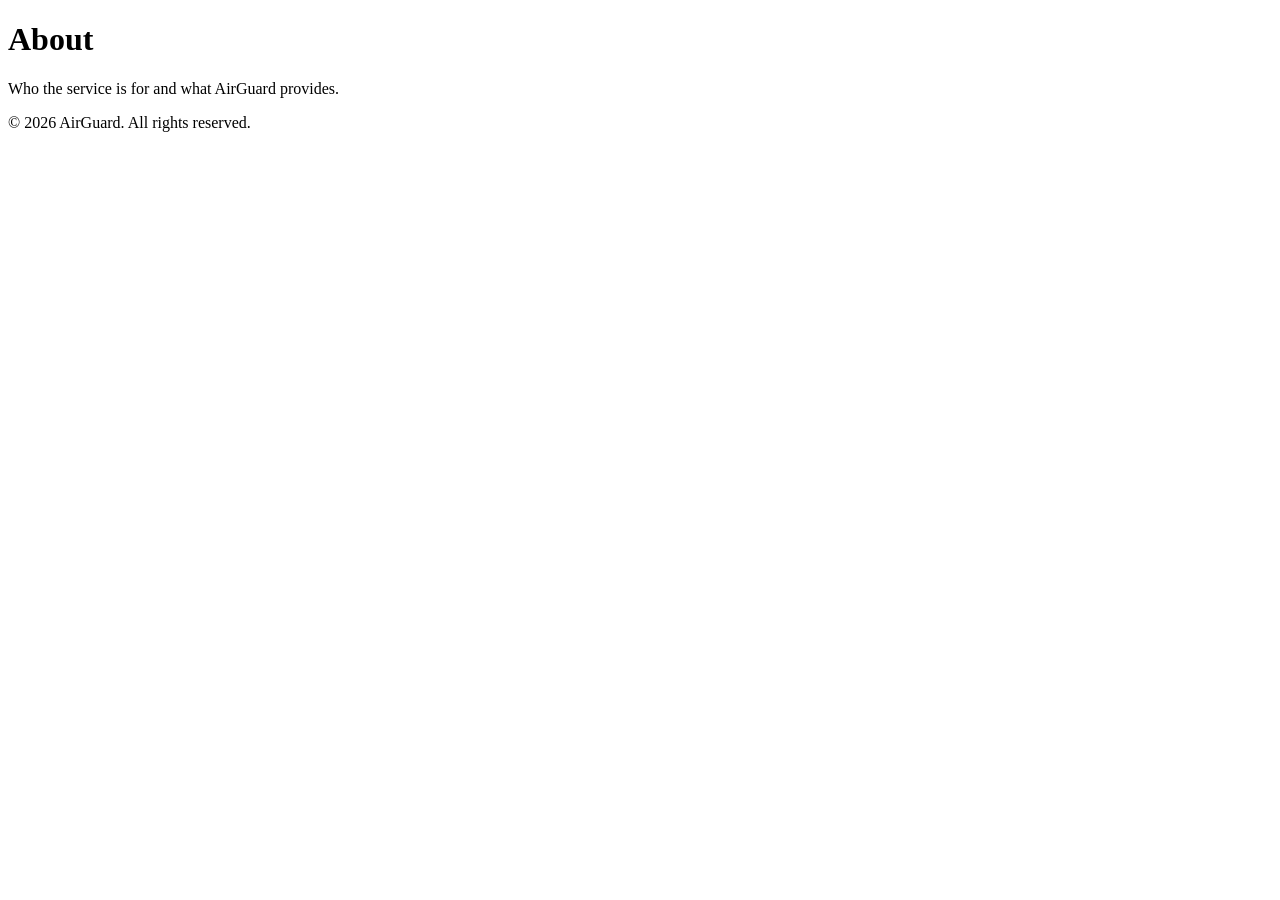
==== about.html @ 166de3c0 "Copying from our "old" repository. I will delete the other repository when I know it works." ====
<!DOCTYPE html>
<html lang="en">
<head>
    <meta charset="UTF-8">
    <meta name="viewport" content="width=device-width, initial-scale=1.0">
    <title>About - Air Guard</title>
</head>
<body>
    <h1>About</h1>
    <p>Who the service is for and what AirGuard provides.</p>
</body>
<footer>
    <p>&copy; 2026 AirGuard. All rights reserved.</p>
</html>
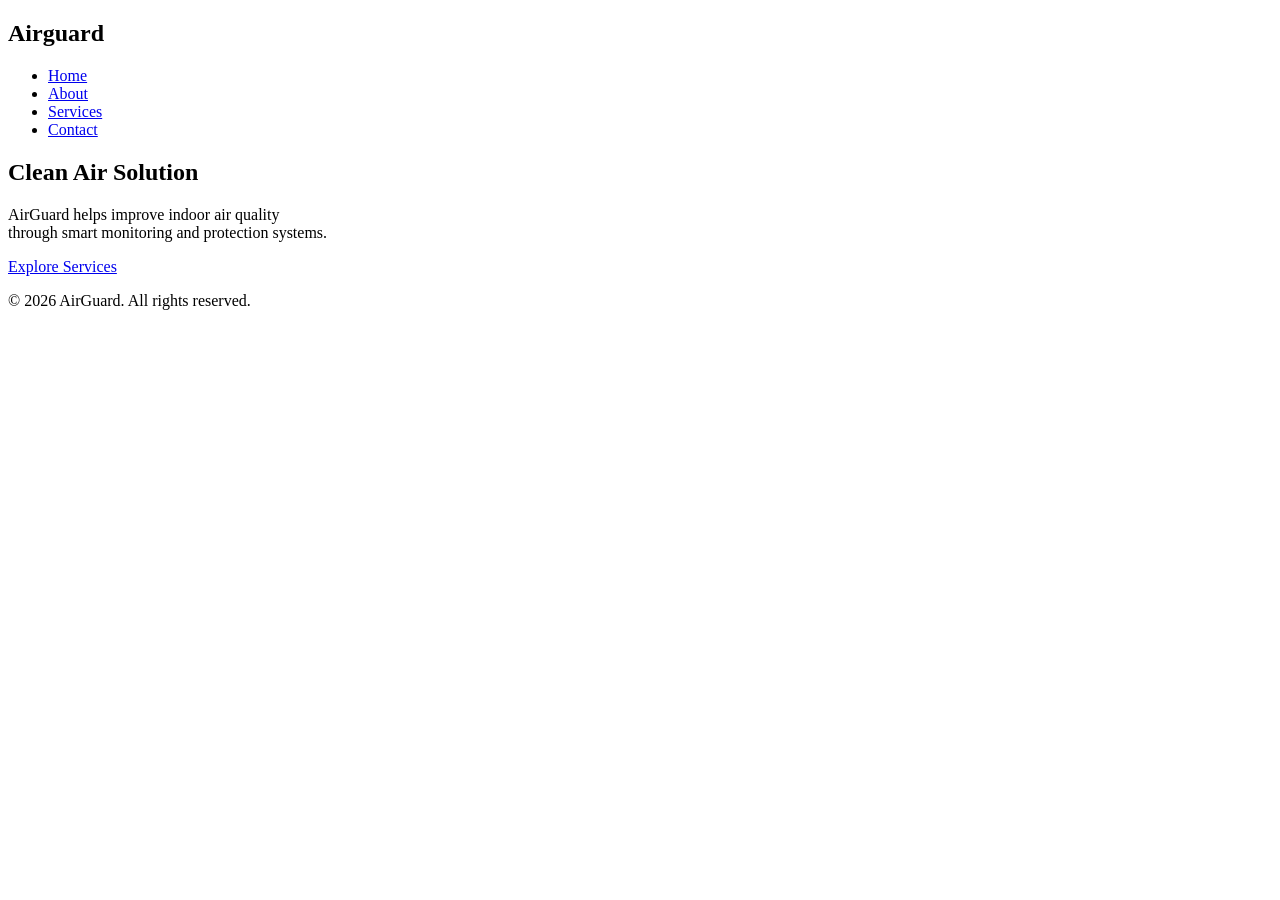
==== commit adefe44a: "LIVE" ====
--- a/about.html
+++ b/about.html
@@ -3,12 +3,49 @@
 <head>
     <meta charset="UTF-8">
     <meta name="viewport" content="width=device-width, initial-scale=1.0">
-    <title>About - Air Guard</title>
+    <title>About - AirGuard</title>
+
+    <link rel="stylesheet" href="css/style.css">
 </head>
+
 <body>
-    <h1>About</h1>
-    <p>Who the service is for and what AirGuard provides.</p>
+    <header class="header">
+        <div class="container nav">
+            <h2 class="logo">Airguard</h2>
+
+            <ul class="nav-links">
+                <li><a href="index.html">Home</a></li>
+                <li><a href="about.html">About</a></li>
+                <li><a href="services.html">Services</a></li>
+                <li><a href="contact.html">Contact</a></li>
+            </ul>
+        </div>
+    </header>
+
+    <main>
+        <section class="hero">
+            <div class="container hero-inner">
+<div class="hero-text">
+                <h1>Clean Air Solution</h1>
+
+                <p>AirGuard helps improve indoor air quality<br />
+                through smart monitoring and protection systems.<br />
+            </p>
+
+            <div class="hero-actions">
+                <a href="services.html" class="btn btn-primary">
+                    Explore Services
+                </a>
+            </div>
+
+            </div>
+        </section>
+    </main>
+    <footer class="footer">
+        <div class="container footer-inner">
+            <p>© 2026 AirGuard. All rights reserved.</p>
+        </div>
+    </footer>
+    <script scr="js/main.js"></script>
 </body>
-<footer>
-    <p>&copy; 2026 AirGuard. All rights reserved.</p>
-</html>+</html>
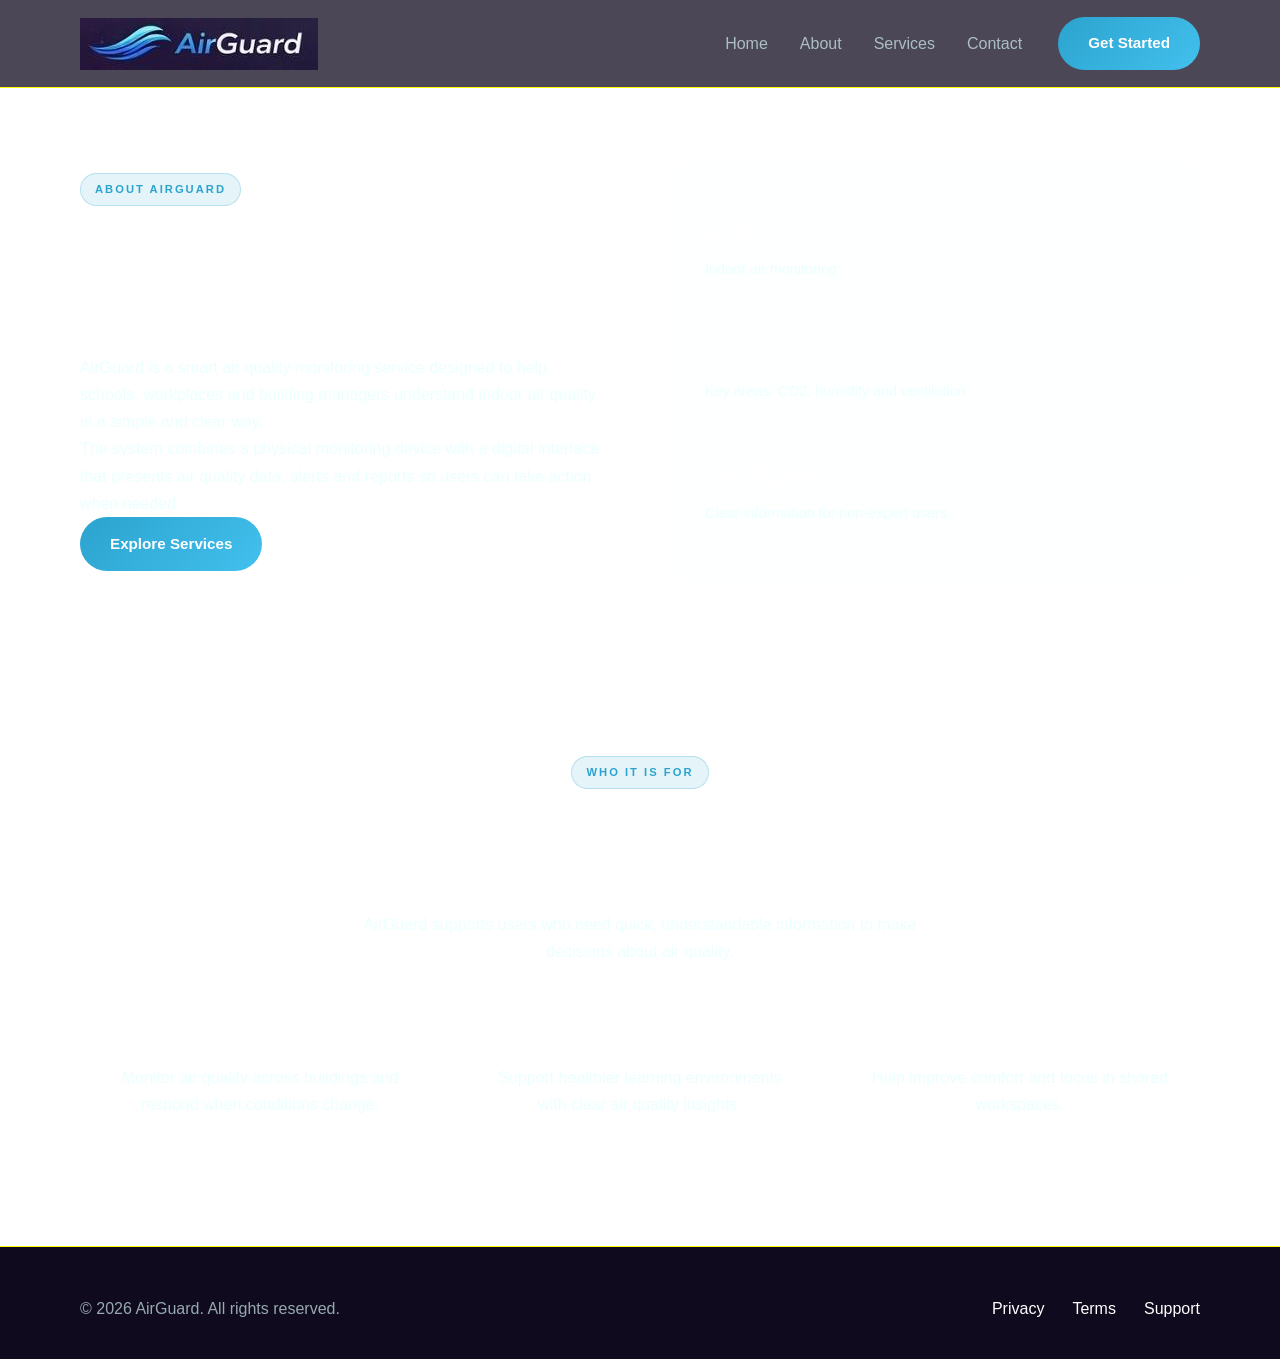
==== commit f3532225: "small changes to the about side" ====
--- a/about.html
+++ b/about.html
@@ -1,51 +1,132 @@
-<!DOCTYPE html>
+<!doctype html>
 <html lang="en">
-<head>
-    <meta charset="UTF-8">
-    <meta name="viewport" content="width=device-width, initial-scale=1.0">
+  <head>
+    <meta charset="UTF-8" />
+    <meta name="viewport" content="width=device-width, initial-scale=1.0" />
     <title>About - AirGuard</title>
+    <link rel="stylesheet" href="css/style.css" />
+  </head>
 
-    <link rel="stylesheet" href="css/style.css">
-</head>
+  <body>
+    <header class="header">
+      <nav class="nav container">
+        <a href="index.html" class="nav-logo">
+          <img src="images/logo.jpg" alt="AirGuard logo" />
+        </a>
 
-<body>
-    <header class="header">
-        <div class="container nav">
-            <h2 class="logo">Airguard</h2>
+        <ul class="nav-links">
+          <li><a href="index.html">Home</a></li>
+          <li><a href="about.html" class="active">About</a></li>
+          <li><a href="services.html">Services</a></li>
+          <li><a href="contact.html">Contact</a></li>
+        </ul>
 
-            <ul class="nav-links">
-                <li><a href="index.html">Home</a></li>
-                <li><a href="about.html">About</a></li>
-                <li><a href="services.html">Services</a></li>
-                <li><a href="contact.html">Contact</a></li>
-            </ul>
-        </div>
+        <a href="contact.html" class="btn btn-primary">Get Started</a>
+      </nav>
     </header>
 
     <main>
-        <section class="hero">
-            <div class="container hero-inner">
-<div class="hero-text">
-                <h1>Clean Air Solution</h1>
+      <section class="section about-section">
+        <div class="container about-grid">
+          <div>
+            <p class="section-label">About AirGuard</p>
 
-                <p>AirGuard helps improve indoor air quality<br />
-                through smart monitoring and protection systems.<br />
+            <h1>Clean Air, Clear Decisions</h1>
+
+            <p>
+              AirGuard is a smart air quality monitoring service designed to
+              help schools, workplaces and building managers understand indoor
+              air quality in a simple and clear way.
+            </p>
+
+            <p>
+              The system combines a physical monitoring device with a digital
+              interface that presents air quality data, alerts and reports so
+              users can take action when needed.
             </p>
 
             <div class="hero-actions">
-                <a href="services.html" class="btn btn-primary">
-                    Explore Services
-                </a>
+              <a href="services.html" class="btn btn-primary"
+                >Explore Services</a
+              >
+              <a href="contact.html" class="btn btn-outline">Request Demo</a>
+            </div>
+          </div>
+
+          <div class="about-visual">
+            <div class="about-stat">
+              <span class="about-stat-value">24/7</span>
+              <p class="about-stat-label">Indoor air monitoring</p>
             </div>
 
+            <div class="divider"></div>
+
+            <div class="about-stat">
+              <span class="about-stat-value">3</span>
+              <p class="about-stat-label">
+                Key areas: CO2, humidity and ventilation
+              </p>
             </div>
-        </section>
+
+            <div class="divider"></div>
+
+            <div class="about-stat">
+              <span class="about-stat-value">Simple</span>
+              <p class="about-stat-label">
+                Clear information for non-expert users
+              </p>
+            </div>
+          </div>
+        </div>
+      </section>
+
+      <section class="section">
+        <div class="container text-center">
+          <p class="section-label">Who It Is For</p>
+          <h2>Designed for People Responsible for Indoor Environments</h2>
+          <p class="section-subtitle">
+            AirGuard supports users who need quick, understandable information
+            to make decisions about air quality.
+          </p>
+
+          <div class="who-grid">
+            <article class="who-card">
+              <h3>Facility Managers</h3>
+              <p>
+                Monitor air quality across buildings and respond when conditions
+                change.
+              </p>
+            </article>
+
+            <article class="who-card">
+              <h3>School Administrators</h3>
+              <p>
+                Support healthier learning environments with clear air quality
+                insights.
+              </p>
+            </article>
+
+            <article class="who-card">
+              <h3>Office Managers</h3>
+              <p>Help improve comfort and focus in shared workspaces.</p>
+            </article>
+          </div>
+        </div>
+      </section>
     </main>
+
     <footer class="footer">
-        <div class="container footer-inner">
-            <p>© 2026 AirGuard. All rights reserved.</p>
-        </div>
+      <div class="container footer-inner">
+        <p>© 2026 AirGuard. All rights reserved.</p>
+
+        <nav class="footer-links">
+          <a href="#">Privacy</a>
+          <a href="#">Terms</a>
+          <a href="#">Support</a>
+        </nav>
+      </div>
     </footer>
-    <script scr="js/main.js"></script>
-</body>
+
+    <script src="js/main.js"></script>
+  </body>
 </html>
--- a/css/style.css
+++ b/css/style.css
@@ -0,0 +1,604 @@
+/*AirGuard - style.css
+
+/* Basic variable */
+:root{
+    --bg: #1c2a5e;
+    --bg-deep: #141e47;
+    --bg-nav: #0f0a1e;
+    --bg-2: #1a2650;
+
+    --bg-card: rgba(225, 255, 255, 0.04);
+    --bg-card-hover: rgba(225, 255, 255,0.07);
+
+    --teal: #2ba3ce;
+    --teal-light: #43c0ee;
+    --cyan: #004fff;
+    --grad-teal: linear-gradient(135deg, #2ba3ce, #43c0ee);
+
+    --mint:#ffffff;
+    --text-muted: rgba(225, 255, 255, 0.65);
+    --text-dim: rgba(255,255,255,0.35);
+
+    --glass-border: rgba(255, 255, 255, 0.1);
+    --border-teal: rgba(43,163, 206, 0.3);
+
+    --gradient-background: linear-gradient(
+        160deg,
+        #1c2a5e 0%,
+        #141e47 60%,
+        #0f0a1e 100%
+    );
+
+    --shadow-medium: 0 8px 32px rgba(0, 0, 0, 0.35);
+    --shadow-large: 0 20px 60px rgba(0, 0, 0, 0.45);
+
+    --radius-sm: 10px;
+    --radius: 16px;
+    --radius-lg: 24px;
+    --radius-xl: 36px;
+
+    --transition: 0.3s ease;
+
+    --header-h: 88px;
+    --section-pad: 100px;
+}
+
+/* Reset*/
+*{
+    margin: 0;
+    padding: 0;
+    box-sizing: border-box;
+}
+
+html{
+    scroll-behavior: smooth;
+}
+
+body{
+    font-family: 'Montserrat', sans-serif;
+    background-attachment: fixed;
+    color: var(--mint);
+    line-height: 1.6;
+    overflow-x: hidden;
+
+}
+
+img{
+    max-width: 100%;
+    display: block;
+}
+
+a{
+    text-decoration: none;
+    color: inherit;
+}
+
+ul{
+    list-style: none;
+}
+
+button{
+    border: none;
+    background: none;
+    cursor: pointer;
+    font: inherit;
+}
+
+/* Layout */
+.container {
+    width: 100%;
+    max-width: 1200px;
+    margin: auto;
+    padding: 0 40px;
+}
+
+.section{
+    padding: var(--section-pad) 0;
+}
+
+.text-center{
+    text-align: center;
+}
+
+.gradient-text,
+.mint{
+    color: var(--mint);
+}
+
+/* Typography*/
+h1 {
+    font-size: clamp(2.2rem, 5vw, 3.8rem);
+    line-height:1.1;
+    font-weight:800;
+}
+
+h2{
+    font-size: clamp(1.8rem, 4vw, 2.8rem);
+    line-height:1.2;
+    font-weight:1.2;
+    font-weight:700;
+}
+
+h3{
+    font-size: 1.2rem;
+    font-weight:700;
+}
+
+p{
+    color: var(--text-muted);
+    line-height: 1.7;
+}
+
+/* Labels*/
+.section-label,
+.section-eyebrow{
+    display: inline-block;
+    margin-bottom: 14px;
+    padding: 6px 14px;
+    border-radius: 50px;
+
+    font-size: 0.7rem;
+    font-weight:700;
+    letter-spacing: 0.18em;
+    text-transform: uppercase;
+
+    color: var(--teal);
+
+    background: rgba(43, 163, 206, 0.12);
+    border: 1px solid rgba(43, 163, 206, 0.25);
+}
+
+.section-subtitle{
+    max-width: 560px;
+    margin: auto;
+}
+
+/* Buttons*/
+.btn{
+    display: inline-flex;
+    align-items: center;
+    justify-content: center;
+
+    gap:8px;
+
+    padding: 14px 30px;
+    border-radius: 50px;
+    
+    font-size: 0.95rem;
+    font-weight: 600;
+
+    transition: var(--transition);
+}
+
+.btn-primary{
+    background: var(--grad-teal);
+
+    color: white;
+}
+.btn-primary:hover {
+    transform: translateY(-2px);
+}
+
+.btn-ghost,
+.btn-outline{
+    border: 1px solid var(--glass-border);
+}
+
+.btn-ghost:hover,
+.btn-outline:hover{
+    background: rgba(255, 255, 255, 0.06);
+}
+
+/* Header*/
+.header{
+    position: fixed;
+    top: 0;
+    width: 100%;
+    height: var(--header-h);
+
+    background: rgba(15, 10, 30, 0.75);
+    backdrop-filter: blur(18px);
+    border-bottom: 1px solid rgba(255, 255, 0.06);
+    z-index: 100;
+}
+
+.nav{
+    height:100%;
+
+    display: flex;
+    align-items: center;
+    gap:36px;
+}
+
+.nav-logo img {
+    height: 52px;
+}
+
+.nav-links{
+    display: flex;
+    align-items: center;
+    gap: 32px;
+
+    margin-left:auto;
+}
+
+.nav-links a {
+    position: relative;
+
+    color: var(--text-muted);
+
+    transition: var(--transition);
+}
+
+.nav-links a:hover::after,
+.nav-links a.active{
+    width: 100%;
+}
+
+.nav-toggle {
+    display: none;
+    flex-direction: column;
+    gap: 5px;
+}
+
+.nav-toggle span{
+    width: 22px;
+    height: 2px;
+    background: white;
+}
+
+main{
+    padding-top: var(--header-h);
+}
+
+/*Hero*/
+.hero{
+    min-height: calc(100vh - var(--header-h));
+
+display: flex;
+align-items: center;
+
+padding: 80px 0 100px;
+
+position: relative;
+overflow: hidden;
+}
+
+.hero-inner{
+    display: block;
+
+    font-size: clamp(2.8rem, 6vw, 4.2rem);
+    font-weight: 900;
+    color: var(--mint);
+
+}
+
+.hero-sub {
+    display: block;
+    margin-top: 10px;
+    font-size: clamp(1.3rem, 3vw, 2rem);
+}
+
+.hero-text p{
+    max-width: 430px;
+    margin: 24px 0 40px;
+}
+
+.hero-actions{
+    display: flex;
+    gap: 14px;
+    flex-wrap: wrap;
+
+}
+
+.hero-image img{
+    border-radius: var(--radius-lg);
+    box-shadow: var(--shadow-lg);
+
+}
+/* Issue section */
+.issue-grid {
+    display: grid;
+    grid-template-columns: repeat(3, 1fr);
+    gap: 28px;
+}
+
+.issue-card {
+    overflow: hidden;
+}
+
+.issue-img{
+    aspect-ratio: 4 / 3;
+    overflow: hidden;
+}
+
+.issue-img img{
+    width: 100%;
+    height: 100%;
+    object-fit: cover;
+
+    transition: var(--transition);
+}
+
+.issue-card:hover img{
+    transform: scale(1.05);
+}
+
+.issue-card-body {
+    padding: 22px 24px;
+}
+
+/* Features */
+.features-strip{
+    display: grid;
+    grid-template-columns: repeat(4,1fr);
+    gap: 20px;
+}
+
+.feature-item{
+    overflow: hidden;
+}
+
+.feature-img{
+    aspect-ratio: 3/ 2;
+}
+
+.feature-img img{
+    width: 100%;
+    height: 100%;
+    object-fit: cover;
+}
+
+.feature-label{
+    display: flex;
+    align-items: center;
+    gap: 10px;
+
+    padding: 16px 20px;
+
+    font-size: 0.8rem;
+    font-weight: 700;
+}
+
+.feature-dot{
+    width: 6px;
+    height: 6px;
+
+    border-radius: 50%;
+    background: var(--teal);
+}
+
+/* About page */
+.about-section{
+    padding: 72px 0;
+}
+
+.about-grid{
+    display: grid;
+    grid-template-columns: 1fr 1fr;
+    gap: 64px;
+    align-items: center;
+}
+
+.about-visual{
+    padding: 40px 32px;
+
+    border-radius: var(--radius-lg);
+
+    background: var(--bg-card);
+    border: 1px solid var(--glass-border);
+}
+
+.about-stat{
+    margin-bottom: 18px;
+}
+
+.about-stat-value{
+    display: block;
+    font-size: 2.2rem;
+    font-weight: 800;
+    
+    color: var(--mint);
+}
+
+.about-stat-label{
+    font-size: 0.9rem;
+}
+
+.divider{
+    height: 1px;
+    background: var(--glass-border);
+    margin: 20px 0;
+
+}
+
+.who-grid{
+    display: grid;
+    grid-template-columns: repeat(auto-fit, minmax(220px, 1fr));
+    gap:20px;
+
+    margin-top: 40px;
+}
+
+.who-card{
+    padding: 28px 24px;
+}
+
+.issue-icon {
+    width: 48px;
+    height: 48px;
+
+    display: flex;
+    align-items: center;
+    justify-content: center;
+
+    border-radius: 12px;
+    margin-bottom: 16px;
+    background: rgba(43, 163, 206, 0.12);
+
+}
+
+/* contact*/
+.contact-layout{
+    display: grid;
+    grid-template-columns: 1fr 1.5fr;
+    gap: 64px;
+
+    padding-bottom: 96px;
+}
+
+.contact-form-card {
+    padding: 44px 40px;
+
+}
+.form-row{
+    display: flex;
+    flex-direction: column;
+
+    gap: 8px;
+    margin-bottom: 20px;
+
+}
+
+.form-group label{
+    font-size: 0.82rem;
+    font-weight: 600;
+}
+
+.form-group input,
+.form-group select,
+.form-group textarea{
+    padding: 13px 16px;
+
+    border-radius: var(--radius-sm);
+    border:1px solid var(--glass-border);
+
+    background: rgba(255, 255, 255, 0.05);
+
+    color: white;
+    font: inherit;
+}
+
+.form-submit{
+    width: 100%;
+}
+
+/* CTA*/
+.cta-actions{
+    display: flex;
+    justify-content: center;
+    gap: 16px;
+
+    flex-wrap: wrap;
+}
+
+.cta-box{
+    padding: 72px 48px;
+
+    border-radius: var(--radius-xl);
+
+    background: rgba(43, 163, 206, 0.08);
+
+    border:1px solid rgba(43, 163, 206, 0.2);
+
+}
+
+/* Footer*/
+.footer{
+    background: var(--bg-nav);
+
+    padding: 48px 0 36px;
+
+    border-top: 1px solid rgba(255, 255, 0.06);
+
+}
+
+.footer-inner{
+    display: flex;
+    align-items: center;
+    justify-content: space-between;
+
+    flex-wrap: wrap;
+
+    gap: 20px;
+
+}
+
+.footer-logo img{
+    height: 44px;
+
+}
+.footer-links{
+    display: flex;
+    gap: 28px;
+
+}
+.footer-links a{
+    color: var(--mint);
+}
+
+/*Amimation*/
+.fade-up{
+    opacity: 0;
+    transform: translateY(28px);
+
+    transition:
+    opacity 0.6s ease,
+    transform 0.6s ease;
+}
+
+.fade-up.visible{
+    opacity: 1;
+    transform: translateY(0);
+}
+
+/* Responsive*/
+@media (max-width: 900px){
+    .hero-inner,
+    .about-grid,
+    .contact-layout{
+        grid-template-columns: 1fr;
+    }
+    .issue-grid{
+        grid-template-columns: repeat(2, 1fr);
+    }
+
+    .features-strip{
+        grid-template-columns: repeat(2, 1fr);
+    }
+}
+
+@media (max-width: 700px) {
+    .container{
+        padding: 0 20px;
+    }
+    .nav-links,
+    .nav-cta{
+        display: none;
+    }
+    .nav-toggle{
+        display: flex;
+    }
+    .issue-grid,
+    .features-strip,
+    .form-row{
+        grid-template-columns: 1fr;
+    }
+    .hero-actions,
+    .cta-actions {
+        flex-direction: column;
+        align-items: center;
+    }
+    .footer-inner{
+        flex-direction: column;
+        text-align: center;
+
+    }
+    .contact-form-card {
+        padding: 28px 22px;
+    }
+    .cta-box{
+        padding: 48px 24px;
+    }
+
+    }
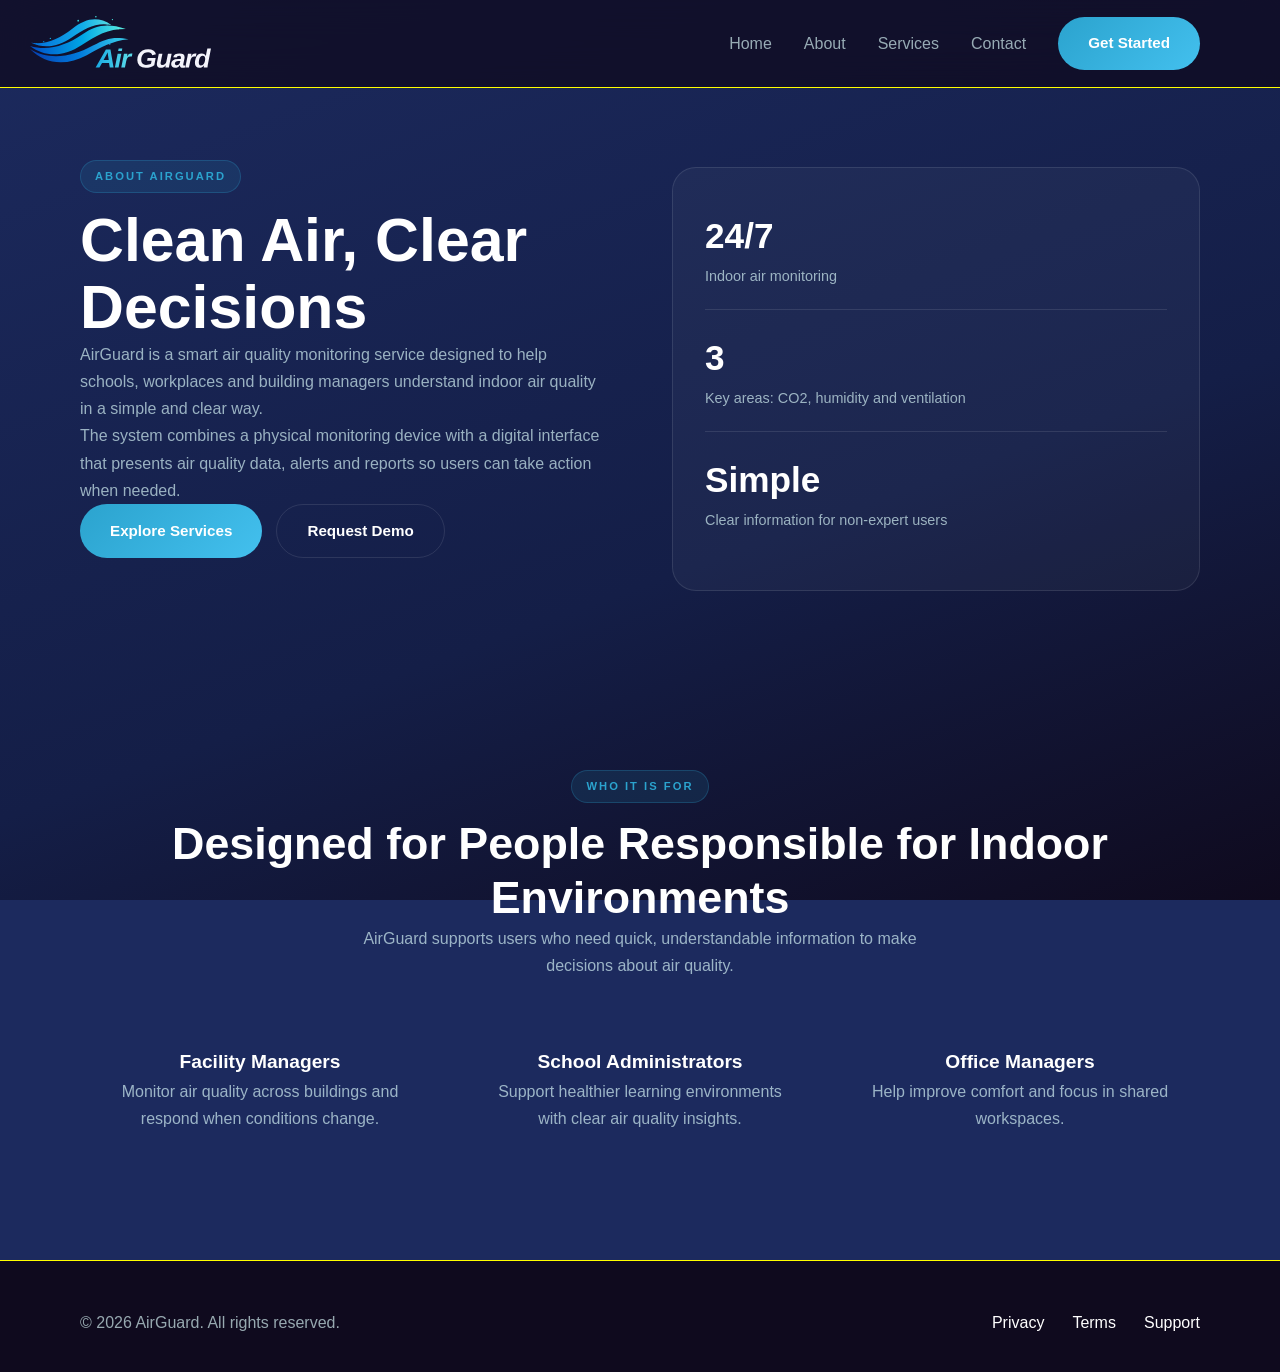
==== commit f22fab42: "Added vector logo and adjusted navigation bar styling for better alignment and spacing of logo. More" ====
--- a/about.html
+++ b/about.html
@@ -11,7 +11,7 @@
     <header class="header">
       <nav class="nav container">
         <a href="index.html" class="nav-logo">
-          <img src="images/logo.jpg" alt="AirGuard logo" />
+          <img src="images/vector-logo.svg" alt="AirGuard logo" />
         </a>
 
         <ul class="nav-links">
--- a/css/style.css
+++ b/css/style.css
@@ -1,604 +1,1062 @@
 /*AirGuard - style.css
 
 /* Basic variable */
-:root{
-    --bg: #1c2a5e;
-    --bg-deep: #141e47;
-    --bg-nav: #0f0a1e;
-    --bg-2: #1a2650;
-
-    --bg-card: rgba(225, 255, 255, 0.04);
-    --bg-card-hover: rgba(225, 255, 255,0.07);
-
-    --teal: #2ba3ce;
-    --teal-light: #43c0ee;
-    --cyan: #004fff;
-    --grad-teal: linear-gradient(135deg, #2ba3ce, #43c0ee);
-
-    --mint:#ffffff;
-    --text-muted: rgba(225, 255, 255, 0.65);
-    --text-dim: rgba(255,255,255,0.35);
-
-    --glass-border: rgba(255, 255, 255, 0.1);
-    --border-teal: rgba(43,163, 206, 0.3);
-
-    --gradient-background: linear-gradient(
-        160deg,
-        #1c2a5e 0%,
-        #141e47 60%,
-        #0f0a1e 100%
-    );
-
-    --shadow-medium: 0 8px 32px rgba(0, 0, 0, 0.35);
-    --shadow-large: 0 20px 60px rgba(0, 0, 0, 0.45);
-
-    --radius-sm: 10px;
-    --radius: 16px;
-    --radius-lg: 24px;
-    --radius-xl: 36px;
-
-    --transition: 0.3s ease;
-
-    --header-h: 88px;
-    --section-pad: 100px;
+:root {
+  --bg: #1c2a5e;
+  --bg-deep: #141e47;
+  --bg-nav: #0f0a1e;
+  --bg-2: #1a2650;
+
+  --bg-card: rgba(225, 255, 255, 0.04);
+  --bg-card-hover: rgba(225, 255, 255, 0.07);
+
+  --teal: #2ba3ce;
+  --teal-light: #43c0ee;
+  --cyan: #004fff;
+  --grad-teal: linear-gradient(135deg, #2ba3ce, #43c0ee);
+
+  --mint: #ffffff;
+  --text-muted: rgba(225, 255, 255, 0.65);
+  --text-dim: rgba(255, 255, 255, 0.35);
+
+  --glass-border: rgba(255, 255, 255, 0.1);
+  --border-teal: rgba(43, 163, 206, 0.3);
+
+  --gradient-background: linear-gradient(
+    160deg,
+    #1c2a5e 0%,
+    #141e47 60%,
+    #0f0a1e 100%
+  );
+
+  --shadow-medium: 0 8px 32px rgba(0, 0, 0, 0.35);
+  --shadow-large: 0 20px 60px rgba(0, 0, 0, 0.45);
+
+  --radius-sm: 10px;
+  --radius: 16px;
+  --radius-lg: 24px;
+  --radius-xl: 36px;
+
+  --transition: 0.3s ease;
+
+  --header-h: 88px;
+  --section-pad: 100px;
 }
 
 /* Reset*/
-*{
-    margin: 0;
-    padding: 0;
-    box-sizing: border-box;
-}
-
-html{
-    scroll-behavior: smooth;
-}
-
-body{
-    font-family: 'Montserrat', sans-serif;
-    background-attachment: fixed;
-    color: var(--mint);
-    line-height: 1.6;
-    overflow-x: hidden;
-
-}
-
-img{
-    max-width: 100%;
-    display: block;
-}
-
-a{
-    text-decoration: none;
-    color: inherit;
-}
-
-ul{
-    list-style: none;
-}
-
-button{
-    border: none;
-    background: none;
-    cursor: pointer;
-    font: inherit;
+* {
+  margin: 0;
+  padding: 0;
+  box-sizing: border-box;
+}
+
+html {
+  scroll-behavior: smooth;
+}
+
+body {
+  font-family: "Montserrat", sans-serif;
+  background-color: var(--bg);
+  background-image: var(--gradient-background);
+
+  background-attachment: fixed;
+  color: var(--mint);
+  line-height: 1.6;
+  overflow-x: hidden;
+}
+
+img {
+  max-width: 100%;
+  display: block;
+}
+
+a {
+  text-decoration: none;
+  color: inherit;
+}
+
+ul {
+  list-style: none;
+}
+
+button {
+  border: none;
+  background: none;
+  cursor: pointer;
+  font: inherit;
 }
 
 /* Layout */
 .container {
-    width: 100%;
-    max-width: 1200px;
-    margin: auto;
-    padding: 0 40px;
-}
-
-.section{
-    padding: var(--section-pad) 0;
-}
-
-.text-center{
-    text-align: center;
+  width: 100%;
+  max-width: 1200px;
+  margin: auto;
+  padding: 0 40px;
+}
+
+.section {
+  padding: var(--section-pad) 0;
+}
+
+.text-center {
+  text-align: center;
 }
 
 .gradient-text,
-.mint{
-    color: var(--mint);
+.mint {
+  color: var(--mint);
 }
 
 /* Typography*/
 h1 {
-    font-size: clamp(2.2rem, 5vw, 3.8rem);
-    line-height:1.1;
-    font-weight:800;
-}
-
-h2{
-    font-size: clamp(1.8rem, 4vw, 2.8rem);
-    line-height:1.2;
-    font-weight:1.2;
-    font-weight:700;
-}
-
-h3{
-    font-size: 1.2rem;
-    font-weight:700;
-}
-
-p{
-    color: var(--text-muted);
-    line-height: 1.7;
+  font-size: clamp(2.2rem, 5vw, 3.8rem);
+  line-height: 1.1;
+  font-weight: 800;
+}
+
+h2 {
+  font-size: clamp(1.8rem, 4vw, 2.8rem);
+  line-height: 1.2;
+  font-weight: 700;
+}
+
+h3 {
+  font-size: 1.2rem;
+  font-weight: 700;
+}
+
+p {
+  color: var(--text-muted);
+  line-height: 1.7;
 }
 
 /* Labels*/
 .section-label,
-.section-eyebrow{
-    display: inline-block;
-    margin-bottom: 14px;
-    padding: 6px 14px;
-    border-radius: 50px;
-
-    font-size: 0.7rem;
-    font-weight:700;
-    letter-spacing: 0.18em;
-    text-transform: uppercase;
-
-    color: var(--teal);
-
-    background: rgba(43, 163, 206, 0.12);
-    border: 1px solid rgba(43, 163, 206, 0.25);
-}
-
-.section-subtitle{
-    max-width: 560px;
-    margin: auto;
+.section-eyebrow {
+  display: inline-block;
+  margin-bottom: 14px;
+  padding: 6px 14px;
+  border-radius: 50px;
+
+  font-size: 0.7rem;
+  font-weight: 700;
+  letter-spacing: 0.18em;
+  text-transform: uppercase;
+
+  color: var(--teal);
+
+  background: rgba(43, 163, 206, 0.12);
+  border: 1px solid rgba(43, 163, 206, 0.25);
+}
+
+.section-subtitle {
+  max-width: 560px;
+  margin: auto;
 }
 
 /* Buttons*/
-.btn{
-    display: inline-flex;
-    align-items: center;
-    justify-content: center;
-
-    gap:8px;
-
-    padding: 14px 30px;
-    border-radius: 50px;
-    
-    font-size: 0.95rem;
-    font-weight: 600;
-
-    transition: var(--transition);
-}
-
-.btn-primary{
-    background: var(--grad-teal);
-
-    color: white;
+.btn {
+  display: inline-flex;
+  align-items: center;
+  justify-content: center;
+
+  gap: 8px;
+
+  padding: 14px 30px;
+  border-radius: 50px;
+
+  font-size: 0.95rem;
+  font-weight: 600;
+
+  transition: var(--transition);
+}
+
+.btn-primary {
+  background: var(--grad-teal);
+
+  color: white;
 }
 .btn-primary:hover {
-    transform: translateY(-2px);
+  transform: translateY(-2px);
 }
 
 .btn-ghost,
-.btn-outline{
-    border: 1px solid var(--glass-border);
+.btn-outline {
+  border: 1px solid var(--glass-border);
 }
 
 .btn-ghost:hover,
-.btn-outline:hover{
-    background: rgba(255, 255, 255, 0.06);
+.btn-outline:hover {
+  background: rgba(255, 255, 255, 0.06);
 }
 
 /* Header*/
-.header{
-    position: fixed;
-    top: 0;
-    width: 100%;
-    height: var(--header-h);
-
-    background: rgba(15, 10, 30, 0.75);
-    backdrop-filter: blur(18px);
-    border-bottom: 1px solid rgba(255, 255, 0.06);
-    z-index: 100;
-}
-
-.nav{
-    height:100%;
-
-    display: flex;
-    align-items: center;
-    gap:36px;
-}
-
+.header {
+  position: fixed;
+  top: 0;
+  width: 100%;
+  height: var(--header-h);
+
+  background: rgba(15, 10, 30, 0.75);
+  backdrop-filter: blur(18px);
+  border-bottom: 1px solid rgba(255, 255, 0.06);
+  z-index: 100;
+}
+
+.nav {
+  height: 100%;
+  
+  display: flex;
+  align-items: center;
+  gap: 32px;
+}
+
+/* Logo in nav*/
 .nav-logo img {
-    height: 52px;
-}
-
-.nav-links{
-    display: flex;
-    align-items: center;
-    gap: 32px;
-
-    margin-left:auto;
+  max-width: 200px;
+  height: auto;
+  display: block;
+  margin-left: -50px;
+ 
+}
+
+.nav-links {
+  display: flex;
+  align-items: center;
+  gap: 32px;
+
+  margin-left: auto;
 }
 
 .nav-links a {
-    position: relative;
-
-    color: var(--text-muted);
-
-    transition: var(--transition);
+  position: relative;
+
+  color: var(--text-muted);
+
+  transition: var(--transition);
 }
 
 .nav-links a:hover::after,
-.nav-links a.active{
-    width: 100%;
+.nav-links a.active {
+  width: 100%;
 }
 
 .nav-toggle {
-    display: none;
-    flex-direction: column;
-    gap: 5px;
-}
-
-.nav-toggle span{
-    width: 22px;
-    height: 2px;
-    background: white;
-}
-
-main{
-    padding-top: var(--header-h);
+  display: none;
+  flex-direction: column;
+  gap: 5px;
+}
+
+.nav-toggle span {
+  width: 22px;
+  height: 2px;
+  background: white;
+}
+
+main {
+  padding-top: var(--header-h);
 }
 
 /*Hero*/
-.hero{
-    min-height: calc(100vh - var(--header-h));
-
-display: flex;
-align-items: center;
-
-padding: 80px 0 100px;
-
-position: relative;
-overflow: hidden;
-}
-
-.hero-inner{
-    display: block;
-
-    font-size: clamp(2.8rem, 6vw, 4.2rem);
-    font-weight: 900;
-    color: var(--mint);
-
-}
-
-.hero-sub {
-    display: block;
-    margin-top: 10px;
-    font-size: clamp(1.3rem, 3vw, 2rem);
-}
-
-.hero-text p{
-    max-width: 430px;
-    margin: 24px 0 40px;
-}
-
-.hero-actions{
-    display: flex;
-    gap: 14px;
-    flex-wrap: wrap;
-
-}
-
-.hero-image img{
-    border-radius: var(--radius-lg);
-    box-shadow: var(--shadow-lg);
-
+.hero {
+  min-height: calc(100vh - var(--header-h));
+
+  display: flex;
+  align-items: center;
+
+  padding: 80px 0 100px;
+
+  position: relative;
+  overflow: hidden;
+}
+
+.hero-actions {
+  display: flex;
+  gap: 14px;
+  flex-wrap: wrap;
+}
+
+.hero-image img {
+  border-radius: var(--radius-lg);
+  box-shadow: var(--shadow-lg);
 }
 /* Issue section */
 .issue-grid {
-    display: grid;
-    grid-template-columns: repeat(3, 1fr);
-    gap: 28px;
-}
-
+  display: grid;
+  grid-template-columns: repeat(3, 1fr);
+  gap: 28px;
+}
 .issue-card {
-    overflow: hidden;
-}
-
-.issue-img{
-    aspect-ratio: 4 / 3;
-    overflow: hidden;
-}
-
-.issue-img img{
-    width: 100%;
-    height: 100%;
-    object-fit: cover;
-
-    transition: var(--transition);
-}
-
-.issue-card:hover img{
-    transform: scale(1.05);
+  background: var(--bg-card);
+  border: 1px solid var(--glass-border);
+  border-radius: var(--radius-lg);
+  overflow: hidden;
+  transition: var(--transition);
+}
+.issue-img {
+  height: 200px;
+  overflow: hidden;
+}
+
+.issue-img img {
+  width: 100%;
+  height: 100%;
+  object-fit: cover;
+
+  transition: var(--transition);
+}
+
+.issue-card:hover img {
+  transform: scale(1.05);
 }
 
 .issue-card-body {
-    padding: 22px 24px;
+  padding: 22px 24px;
 }
 
 /* Features */
-.features-strip{
-    display: grid;
-    grid-template-columns: repeat(4,1fr);
-    gap: 20px;
-}
-
-.feature-item{
-    overflow: hidden;
-}
-
-.feature-img{
-    aspect-ratio: 3/ 2;
-}
-
-.feature-img img{
-    width: 100%;
-    height: 100%;
-    object-fit: cover;
-}
-
-.feature-label{
-    display: flex;
-    align-items: center;
-    gap: 10px;
-
-    padding: 16px 20px;
-
-    font-size: 0.8rem;
-    font-weight: 700;
-}
-
-.feature-dot{
-    width: 6px;
-    height: 6px;
-
-    border-radius: 50%;
-    background: var(--teal);
+.features-strip {
+  display: grid;
+  grid-template-columns: repeat(4, 1fr);
+  gap: 20px;
+}
+
+.feature-item {
+  overflow: hidden;
+}
+
+.feature-img {
+  aspect-ratio: 3/ 2;
+}
+
+.feature-img img {
+  width: 100%;
+  height: 100%;
+  object-fit: cover;
+}
+
+.feature-label {
+  display: flex;
+  align-items: center;
+  gap: 10px;
+
+  padding: 16px 20px;
+
+  font-size: 0.8rem;
+  font-weight: 700;
+}
+
+.feature-dot {
+  width: 6px;
+  height: 6px;
+
+  border-radius: 50%;
+  background: var(--teal);
 }
 
 /* About page */
-.about-section{
-    padding: 72px 0;
-}
-
-.about-grid{
-    display: grid;
-    grid-template-columns: 1fr 1fr;
-    gap: 64px;
-    align-items: center;
-}
-
-.about-visual{
-    padding: 40px 32px;
-
-    border-radius: var(--radius-lg);
-
-    background: var(--bg-card);
-    border: 1px solid var(--glass-border);
-}
-
-.about-stat{
-    margin-bottom: 18px;
-}
-
-.about-stat-value{
-    display: block;
-    font-size: 2.2rem;
-    font-weight: 800;
-    
-    color: var(--mint);
-}
-
-.about-stat-label{
-    font-size: 0.9rem;
-}
-
-.divider{
-    height: 1px;
-    background: var(--glass-border);
-    margin: 20px 0;
-
-}
-
-.who-grid{
-    display: grid;
-    grid-template-columns: repeat(auto-fit, minmax(220px, 1fr));
-    gap:20px;
-
-    margin-top: 40px;
-}
-
-.who-card{
-    padding: 28px 24px;
+.about-section {
+  padding: 72px 0;
+}
+
+.about-grid {
+  display: grid;
+  grid-template-columns: 1fr 1fr;
+  gap: 64px;
+  align-items: center;
+}
+
+.about-visual {
+  padding: 40px 32px;
+
+  border-radius: var(--radius-lg);
+
+  background: var(--bg-card);
+  border: 1px solid var(--glass-border);
+}
+
+.about-stat {
+  margin-bottom: 18px;
+}
+
+.about-stat-value {
+  display: block;
+  font-size: 2.2rem;
+  font-weight: 800;
+
+  color: var(--mint);
+}
+
+.about-stat-label {
+  font-size: 0.9rem;
+}
+
+.divider {
+  height: 1px;
+  background: var(--glass-border);
+  margin: 20px 0;
+}
+
+.who-grid {
+  display: grid;
+  grid-template-columns: repeat(auto-fit, minmax(220px, 1fr));
+  gap: 20px;
+
+  margin-top: 40px;
+}
+
+.who-card {
+  padding: 28px 24px;
 }
 
 .issue-icon {
-    width: 48px;
-    height: 48px;
-
-    display: flex;
-    align-items: center;
-    justify-content: center;
-
-    border-radius: 12px;
-    margin-bottom: 16px;
-    background: rgba(43, 163, 206, 0.12);
-
+  width: 48px;
+  height: 48px;
+
+  display: flex;
+  align-items: center;
+  justify-content: center;
+
+  border-radius: 12px;
+  margin-bottom: 16px;
+  background: rgba(43, 163, 206, 0.12);
 }
 
 /* contact*/
-.contact-layout{
-    display: grid;
-    grid-template-columns: 1fr 1.5fr;
-    gap: 64px;
-
-    padding-bottom: 96px;
+.contact-layout {
+  display: grid;
+  grid-template-columns: 1fr 1.5fr;
+  gap: 64px;
+
+  padding-bottom: 96px;
 }
 
 .contact-form-card {
-    padding: 44px 40px;
-
-}
-.form-row{
-    display: flex;
-    flex-direction: column;
-
-    gap: 8px;
-    margin-bottom: 20px;
-
-}
-
-.form-group label{
-    font-size: 0.82rem;
-    font-weight: 600;
+  padding: 44px 40px;
+}
+.form-row {
+  display: flex;
+  flex-direction: column;
+
+  gap: 8px;
+  margin-bottom: 20px;
+}
+
+.form-group label {
+  font-size: 0.82rem;
+  font-weight: 600;
 }
 
 .form-group input,
 .form-group select,
-.form-group textarea{
-    padding: 13px 16px;
-
-    border-radius: var(--radius-sm);
-    border:1px solid var(--glass-border);
-
-    background: rgba(255, 255, 255, 0.05);
-
-    color: white;
-    font: inherit;
-}
-
-.form-submit{
-    width: 100%;
+.form-group textarea {
+  padding: 13px 16px;
+
+  border-radius: var(--radius-sm);
+  border: 1px solid var(--glass-border);
+
+  background: rgba(255, 255, 255, 0.05);
+
+  color: white;
+  font: inherit;
+}
+
+.form-submit {
+  width: 100%;
 }
 
 /* CTA*/
-.cta-actions{
-    display: flex;
-    justify-content: center;
-    gap: 16px;
-
-    flex-wrap: wrap;
-}
-
-.cta-box{
-    padding: 72px 48px;
-
-    border-radius: var(--radius-xl);
-
-    background: rgba(43, 163, 206, 0.08);
-
-    border:1px solid rgba(43, 163, 206, 0.2);
-
+.cta-actions {
+  display: flex;
+  justify-content: center;
+  gap: 16px;
+
+  flex-wrap: wrap;
+}
+
+.cta-box {
+  padding: 72px 48px;
+
+  border-radius: var(--radius-xl);
+
+  background: rgba(43, 163, 206, 0.08);
+
+  border: 1px solid rgba(43, 163, 206, 0.2);
 }
 
 /* Footer*/
-.footer{
-    background: var(--bg-nav);
-
-    padding: 48px 0 36px;
-
-    border-top: 1px solid rgba(255, 255, 0.06);
-
-}
-
-.footer-inner{
-    display: flex;
-    align-items: center;
-    justify-content: space-between;
-
-    flex-wrap: wrap;
-
-    gap: 20px;
-
-}
-
-.footer-logo img{
-    height: 44px;
-
-}
-.footer-links{
-    display: flex;
-    gap: 28px;
-
-}
-.footer-links a{
-    color: var(--mint);
+.footer {
+  background: var(--bg-nav);
+
+  padding: 48px 0 36px;
+
+  border-top: 1px solid rgba(255, 255, 0.06);
+}
+
+.footer-inner {
+  display: flex;
+  align-items: center;
+  justify-content: space-between;
+
+  flex-wrap: wrap;
+
+  gap: 20px;
+}
+
+.footer-logo img {
+  height: 44px;
+}
+.footer-links {
+  display: flex;
+  gap: 28px;
+}
+.footer-links a {
+  color: var(--mint);
 }
 
 /*Amimation*/
-.fade-up{
-    opacity: 0;
-    transform: translateY(28px);
-
-    transition:
+.fade-up {
+  opacity: 0;
+  transform: translateY(28px);
+
+  transition:
     opacity 0.6s ease,
     transform 0.6s ease;
 }
 
-.fade-up.visible{
-    opacity: 1;
-    transform: translateY(0);
+.fade-up.visible {
+  opacity: 1;
+  transform: translateY(0);
 }
 
 /* Responsive*/
-@media (max-width: 900px){
-    .hero-inner,
-    .about-grid,
-    .contact-layout{
-        grid-template-columns: 1fr;
-    }
-    .issue-grid{
-        grid-template-columns: repeat(2, 1fr);
-    }
-
-    .features-strip{
-        grid-template-columns: repeat(2, 1fr);
-    }
+@media (max-width: 900px) {
+  .hero-inner,
+  .about-grid,
+  .contact-layout {
+    grid-template-columns: 1fr;
+  }
+  .issue-grid {
+    grid-template-columns: repeat(2, 1fr);
+  }
+
+  .features-strip {
+    grid-template-columns: repeat(2, 1fr);
+  }
 }
 
 @media (max-width: 700px) {
-    .container{
-        padding: 0 20px;
-    }
-    .nav-links,
-    .nav-cta{
-        display: none;
-    }
-    .nav-toggle{
-        display: flex;
-    }
-    .issue-grid,
-    .features-strip,
-    .form-row{
-        grid-template-columns: 1fr;
-    }
-    .hero-actions,
-    .cta-actions {
-        flex-direction: column;
-        align-items: center;
-    }
-    .footer-inner{
-        flex-direction: column;
-        text-align: center;
-
-    }
-    .contact-form-card {
-        padding: 28px 22px;
-    }
-    .cta-box{
-        padding: 48px 24px;
-    }
-
-    }
+  .container {
+    padding: 0 20px;
+  }
+  .nav-links,
+  .nav-cta {
+    display: none;
+  }
+  .nav-toggle {
+    display: flex;
+  }
+  .issue-grid,
+  .features-strip,
+  .form-row {
+    grid-template-columns: 1fr;
+  }
+  .hero-actions,
+  .cta-actions {
+    flex-direction: column;
+    align-items: center;
+  }
+  .footer-inner {
+    flex-direction: column;
+    text-align: center;
+  }
+  .contact-form-card {
+    padding: 28px 22px;
+  }
+  .cta-box {
+    padding: 48px 24px;
+  }
+}
+/* Hero layout */
+.hero-inner {
+  display: grid;
+  grid-template-columns: 1fr 1fr;
+  gap: 60px;
+  align-items: center;
+  min-height: calc(100vh - var(--header-h));
+  padding: 80px 0;
+}
+
+.teal {
+  color: var(--teal);
+}
+
+.hero-text h1 {
+  margin-bottom: 20px;
+}
+.hero-text > p {
+  margin-bottom: 32px;
+  max-width: 440px;
+}
+
+.hero-actions {
+  display: flex;
+  gap: 14px;
+  flex-wrap: wrap;
+  margin-bottom: 40px;
+}
+
+.hero-stats {
+  display: flex;
+  gap: 36px;
+  padding-top: 32px;
+  border-top: 1px solid var(--glass-border);
+}
+
+.stat-value {
+  display: block;
+  font-size: 1.6rem;
+  font-weight: 800;
+  color: var(--teal);
+}
+
+.stat-label {
+  font-size: 0.8rem;
+  color: var(--text-muted);
+}
+
+/* Dashboard card */
+.hero-dashboard {
+  display: flex;
+  justify-content: center;
+}
+
+.dashboard-card {
+  background: var(--bg-card);
+  border: 1px solid var(--glass-border);
+  border-radius: var(--radius-lg);
+  padding: 32px;
+  width: 100%;
+  max-width: 380px;
+  backdrop-filter: blur(12px);
+}
+
+.dashboard-label {
+  font-size: 0.8rem;
+  color: var(--text-muted);
+  text-transform: uppercase;
+  letter-spacing: 0.1em;
+  margin-bottom: 8px;
+}
+
+.dashboard-aqi {
+  font-size: 4rem;
+  font-weight: 800;
+  color: var(--mint);
+  line-height: 1;
+  margin-bottom: 24px;
+}
+
+.dashboard-metrics {
+  display: grid;
+  grid-template-columns: 1fr 1fr;
+  gap: 16px;
+  margin-bottom: 20px;
+}
+
+.metric {
+  background: rgba(255, 255, 255, 0.05);
+  border: 1px solid var(--glass-border);
+  border-radius: var(--radius-sm);
+  padding: 14px;
+}
+
+.metric-label {
+  display: block;
+  font-size: 0.75rem;
+  color: var(--text-muted);
+  margin-bottom: 4px;
+}
+
+.metric-value {
+  display: block;
+  font-size: 1.2rem;
+  font-weight: 700;
+  color: var(--teal);
+}
+
+.dashboard-status {
+  font-size: 0.82rem;
+  color: #4ade80;
+}
+
+/* Issue cards */
+.issue-grid {
+  display: grid;
+  grid-template-columns: repeat(3, 1fr);
+  gap: 24px;
+}
+
+.issue-card {
+  background: var(--bg-card);
+  border: 1px solid var(--glass-border);
+  border-radius: var(--radius);
+  overflow: hidden;
+  transition: var(--transition);
+}
+
+.issue-card:hover {
+  transform: translateY(-6px);
+  border-color: var(--border-teal);
+  box-shadow: 0 12px 40px rgba(0, 0, 0, 0.3);
+}
+
+.issue-img {
+  height: 200px;
+  overflow: hidden;
+}
+
+.issue-img img {
+  width: 100%;
+  height: 100%;
+  object-fit: cover;
+  transition: var(--transition);
+}
+
+.issue-card:hover .issue-img img {
+  transform: scale(1.05);
+}
+
+.issue-card-body {
+  padding: 20px 22px;
+}
+
+.issue-card-body h3 {
+  margin-bottom: 8px;
+  color: var(--mint);
+}
+
+/* Feature cards */
+.features-grid {
+  display: grid;
+  grid-template-columns: repeat(4, 1fr);
+  gap: 20px;
+}
+
+.feature-card {
+  background: var(--bg-card);
+  border: 1px solid var(--glass-border);
+  border-radius: var(--radius);
+  padding: 28px 24px;
+  transition: var(--transition);
+}
+
+.feature-card:hover {
+  transform: translateY(-6px);
+  border-color: var(--border-teal);
+  box-shadow: 0 12px 40px rgba(0, 0, 0, 0.3);
+}
+
+.feature-icon {
+  font-size: 2rem;
+  margin-bottom: 16px;
+  display: block;
+}
+
+.feature-card h3 {
+  margin-bottom: 10px;
+  color: var(--mint);
+}
+
+/* Steps */
+.steps-grid {
+  display: grid;
+  grid-template-columns: repeat(3, 1fr);
+  gap: 24px;
+}
+
+.step-card {
+  background: var(--bg-card);
+  border: 1px solid var(--glass-border);
+  border-radius: var(--radius);
+  padding: 32px 24px;
+  text-align: center;
+  transition: var(--transition);
+}
+
+.step-card:hover {
+  transform: translateY(-6px);
+  border-color: var(--border-teal);
+}
+
+.step-icon {
+  font-size: 2rem;
+  margin-bottom: 12px;
+}
+
+.step-number {
+  display: block;
+  font-size: 2.5rem;
+  font-weight: 800;
+  color: var(--teal);
+  opacity: 0.4;
+  margin-bottom: 12px;
+  line-height: 1;
+}
+
+.step-card h3 {
+  margin-bottom: 10px;
+  color: var(--mint);
+}
+
+/* App section */
+.app-inner {
+  display: grid;
+  grid-template-columns: 1fr 1fr;
+  gap: 64px;
+  align-items: center;
+}
+
+.app-text h2 {
+  margin-bottom: 16px;
+}
+.app-text p {
+  margin-bottom: 28px;
+}
+
+.app-image img {
+  border-radius: var(--radius-lg);
+  box-shadow: var(--shadow-large);
+}
+
+/* Section header */
+.section-header {
+  margin-bottom: 48px;
+}
+
+.section-header h2 {
+  margin-bottom: 12px;
+}
+
+/* Footer */
+.footer-inner {
+  display: flex;
+  align-items: center;
+  justify-content: space-between;
+  flex-wrap: wrap;
+  gap: 20px;
+}
+
+/* Responsive */
+@media (max-width: 900px) {
+  .hero-inner,
+  .app-inner {
+    grid-template-columns: 1fr;
+  }
+  .issue-grid,
+  .steps-grid {
+    grid-template-columns: repeat(2, 1fr);
+  }
+  .features-grid {
+    grid-template-columns: repeat(2, 1fr);
+  }
+}
+
+@media (max-width: 600px) {
+  .issue-grid,
+  .features-grid,
+  .steps-grid {
+    grid-template-columns: 1fr;
+  }
+  .hero-stats {
+    gap: 20px;
+  }
+}
+
+/* Contact page spacing fixes */
+.contact-hero {
+  padding: 150px 0 70px;
+}
+
+.contact-hero h1 {
+  margin-top: 18px;
+
+  margin-bottom: 20px;
+
+  max-width: 900px;
+}
+
+.contact-hero p {
+  max-width: 620px;
+}
+
+/* Layout */
+
+.contact-layout {
+  display: grid;
+
+  grid-template-columns: 1fr 1.3fr;
+
+  gap: 90px;
+
+  align-items: start;
+
+  padding-bottom: 120px;
+}
+
+/* Left side */
+
+.contact-info {
+  max-width: 520px;
+}
+
+.contact-info h2 {
+  margin-bottom: 24px;
+}
+
+.contact-info > p {
+  margin-bottom: 32px;
+}
+
+.contact-perks {
+  display: grid;
+
+  gap: 24px;
+
+  margin-top: 32px;
+}
+
+.perk h3 {
+  margin-bottom: 6px;
+}
+
+/* Form card */
+
+.contact-form-card {
+  padding: 48px;
+
+  border-radius: 24px;
+
+  background: rgba(255, 255, 255, 0.04);
+
+  border: 1px solid rgba(255, 255, 255, 0.12);
+
+  box-shadow: 0 10px 30px rgba(0, 0, 0, 0.25);
+}
+
+/* Form rows */
+
+.form-row {
+  display: grid;
+
+  grid-template-columns: 1fr 1fr;
+
+  gap: 22px;
+
+  margin-bottom: 22px;
+}
+
+.form-group {
+  display: flex;
+
+  flex-direction: column;
+
+  gap: 8px;
+
+  margin-bottom: 22px;
+}
+
+/* Labels */
+
+.form-group label {
+  color: #7fe7ff;
+
+  font-weight: 600;
+
+  font-size: 0.85rem;
+}
+
+/* Inputs */
+
+.form-group input,
+.form-group select,
+.form-group textarea {
+  width: 100%;
+
+  padding: 15px 18px;
+
+  border-radius: 12px;
+
+  border: 1px solid rgba(255, 255, 255, 0.18);
+
+  background: #1d122e !important;
+
+  color: #ffffff !important;
+
+  font: inherit;
+
+  appearance: none;
+
+  -webkit-appearance: none;
+
+  -moz-appearance: none;
+}
+
+/* Placeholder */
+
+.form-group input::placeholder,
+.form-group textarea::placeholder {
+  color: rgba(255, 255, 255, 0.55);
+}
+
+/* Select */
+
+.form-group select {
+  background-color: #1d122e !important;
+
+  color: #ffffff !important;
+}
+
+.form-group select option {
+  background-color: #1d122e;
+
+  color: #ffffff;
+}
+
+/* Textarea */
+
+.form-group textarea {
+  resize: vertical;
+
+  min-height: 140px;
+}
+
+/* Button */
+
+.form-submit {
+  width: 100%;
+
+  margin-top: 12px;
+}
+
+/* Responsive */
+
+@media (max-width: 900px) {
+  .contact-layout {
+    grid-template-columns: 1fr;
+
+    gap: 50px;
+  }
+
+  .form-row {
+    grid-template-columns: 1fr;
+  }
+
+  .contact-form-card {
+    padding: 32px 24px;
+  }
+
+  .contact-hero {
+    padding: 120px 0 50px;
+  }
+}
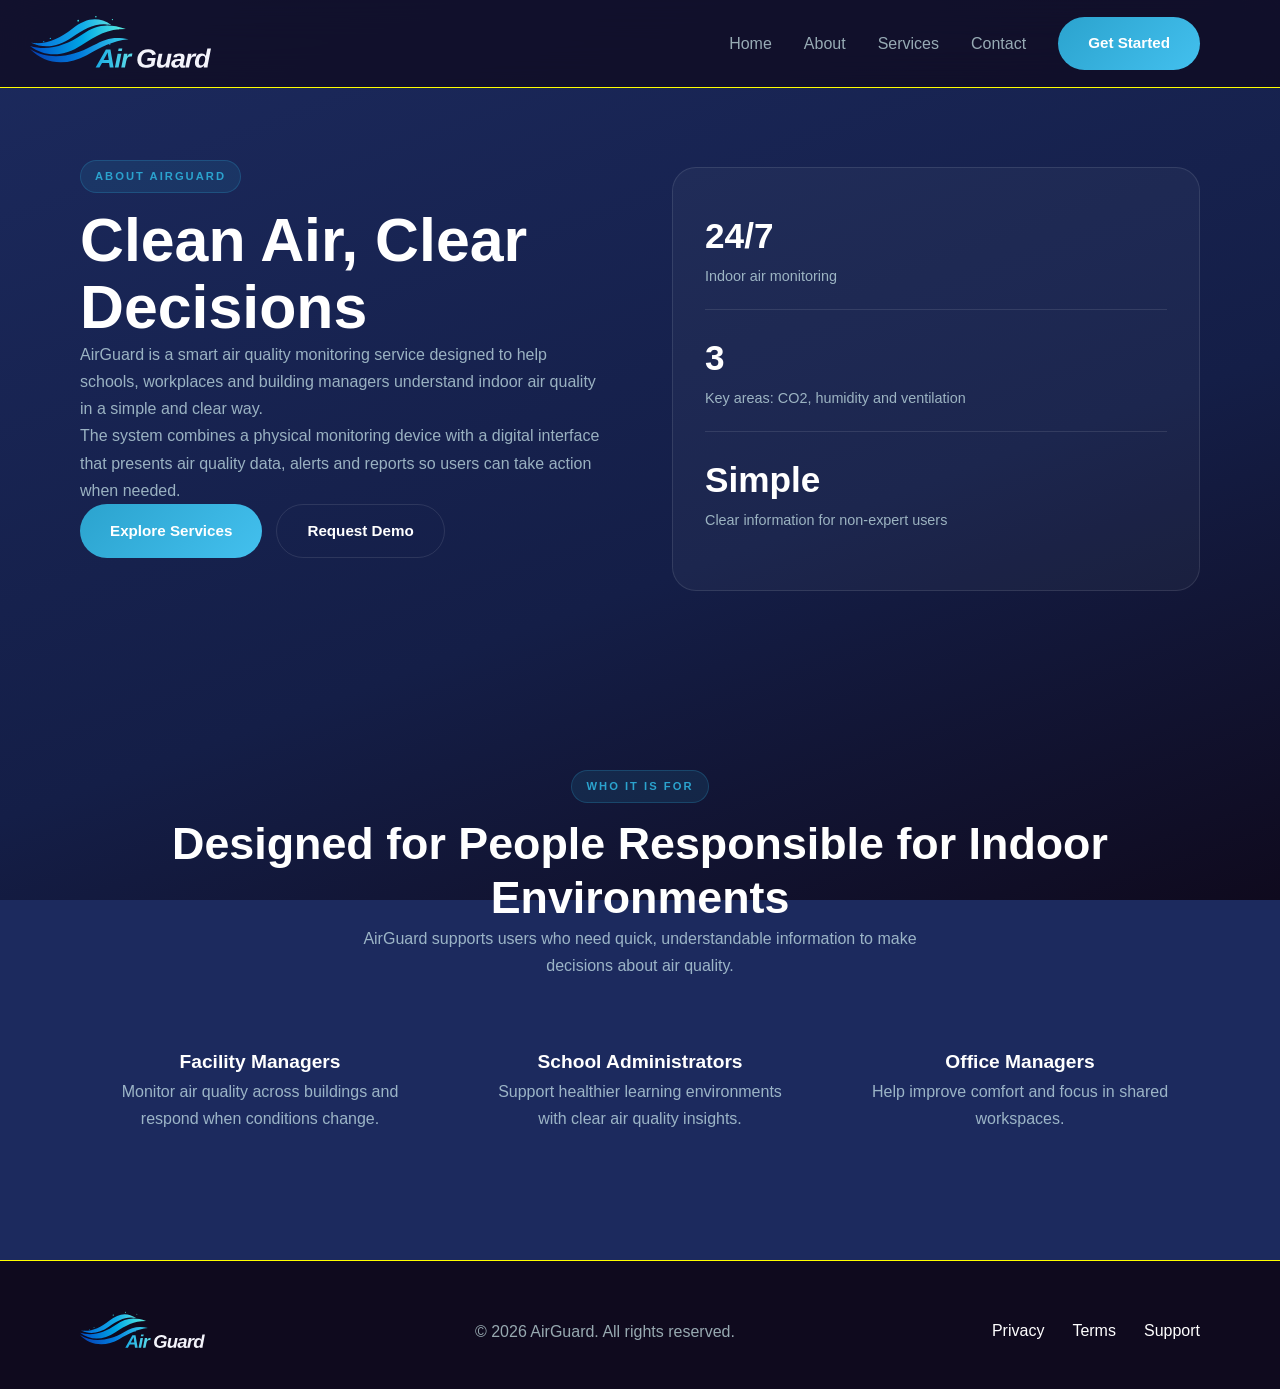
==== commit 0aa33e8c: "logo update in footer and header, added footer to services page" ====
--- a/about.html
+++ b/about.html
@@ -115,8 +115,13 @@
       </section>
     </main>
 
+    <!-- Footer -->
     <footer class="footer">
       <div class="container footer-inner">
+        <div class="footer-logo">
+          <img src="images/vector-logo.svg" alt="AirGuard logo" />
+        </div>
+
         <p>© 2026 AirGuard. All rights reserved.</p>
 
         <nav class="footer-links">
@@ -129,4 +134,4 @@
 
     <script src="js/main.js"></script>
   </body>
-</html>
+</html> 
--- a/css/style.css
+++ b/css/style.css
@@ -216,8 +216,8 @@
   max-width: 200px;
   height: auto;
   display: block;
+
   margin-left: -50px;
- 
 }
 
 .nav-links {
@@ -422,7 +422,7 @@
   background: rgba(43, 163, 206, 0.12);
 }
 
-/* contact*/
+/* contact */
 .contact-layout {
   display: grid;
   grid-template-columns: 1fr 1.5fr;
@@ -465,7 +465,7 @@
   width: 100%;
 }
 
-/* CTA*/
+/* CTA */
 .cta-actions {
   display: flex;
   justify-content: center;
@@ -484,7 +484,7 @@
   border: 1px solid rgba(43, 163, 206, 0.2);
 }
 
-/* Footer*/
+/* Footer */
 .footer {
   background: var(--bg-nav);
 
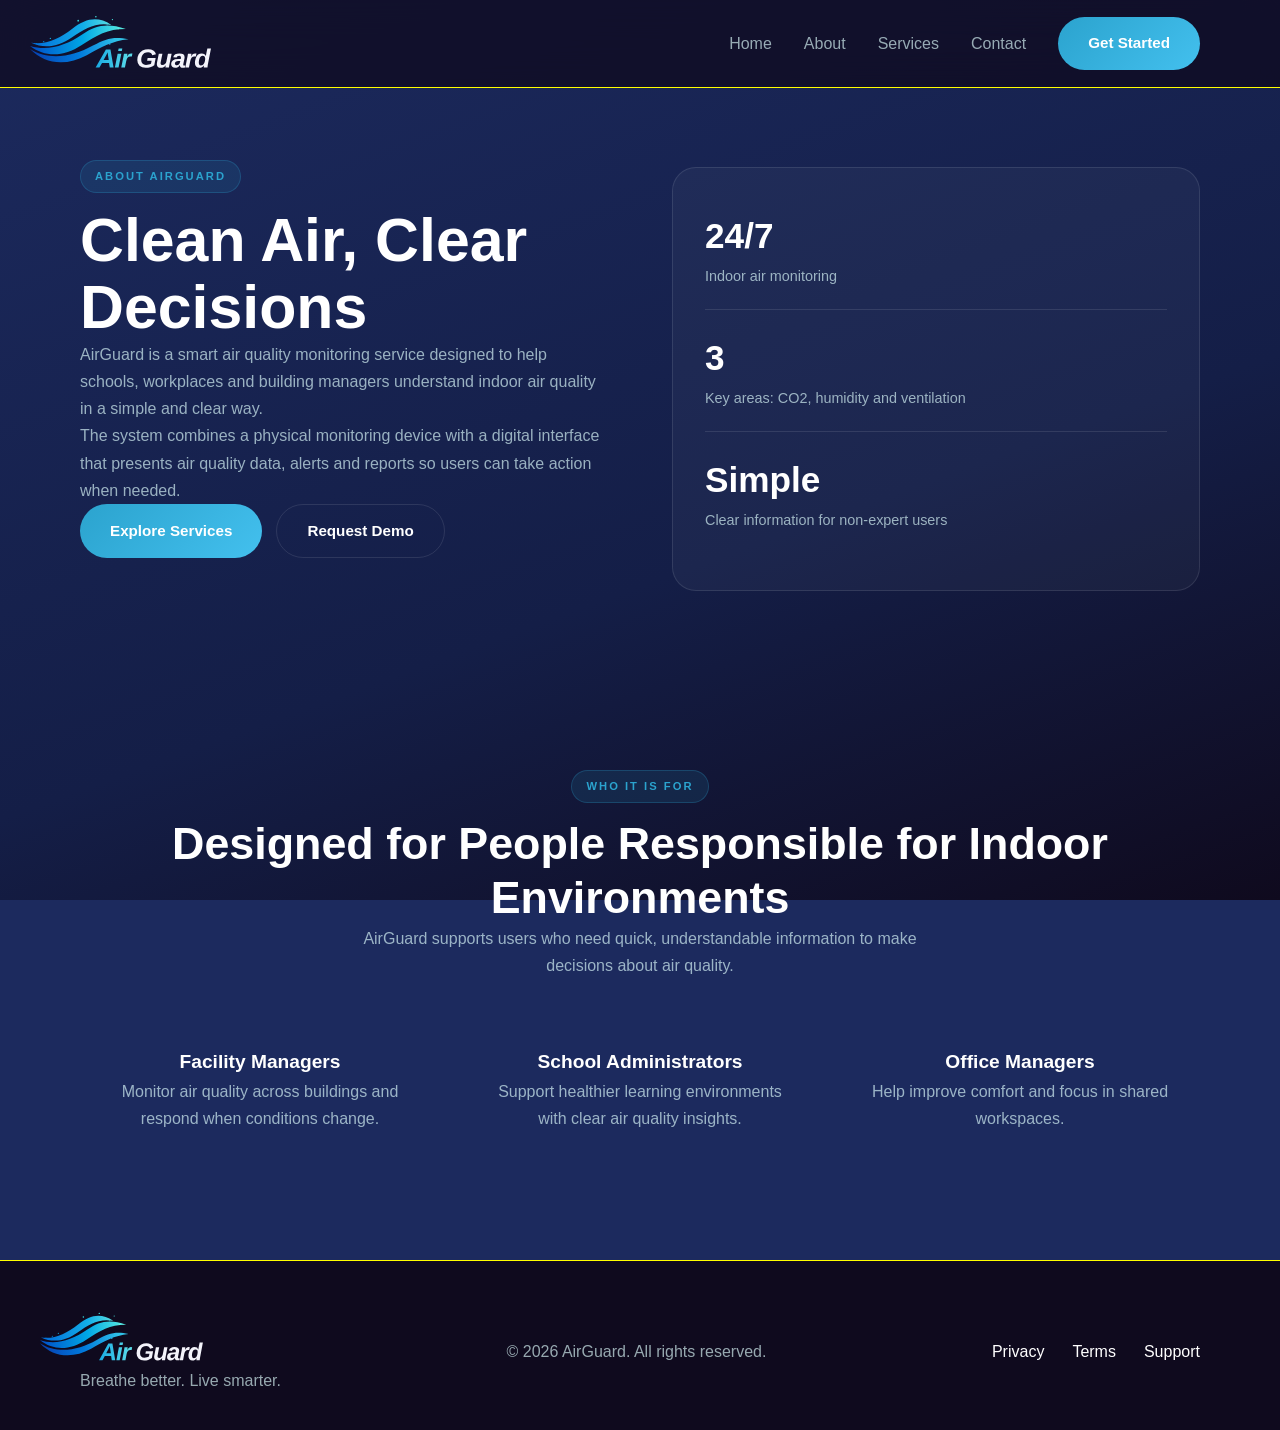
==== commit 37bf4777: "Footers with links, logo resized and cleaned up some of the code. The footers are all the same now." ====
--- a/about.html
+++ b/about.html
@@ -115,16 +115,21 @@
       </section>
     </main>
 
-    <!-- Footer -->
+      <!-- FOOTER -->
+       
     <footer class="footer">
       <div class="container footer-inner">
-        <div class="footer-logo">
-          <img src="images/vector-logo.svg" alt="AirGuard logo" />
-        </div>
+        <div class="footer-brand">
+          <div class="footer-logo">
+            <a href="index.html">
+              <img src="images/vector-logo.svg" alt="AirGuard logo" />
+            </a>
+          </div>
+            <p>Breathe better. Live smarter.</p>
+          </div>
+            <p>© 2026 AirGuard. All rights reserved.</p>
 
-        <p>© 2026 AirGuard. All rights reserved.</p>
-
-        <nav class="footer-links">
+        <nav class="footer-links" aria-label="Footer navigation">
           <a href="#">Privacy</a>
           <a href="#">Terms</a>
           <a href="#">Support</a>
@@ -134,4 +139,4 @@
 
     <script src="js/main.js"></script>
   </body>
-</html> +</html>
--- a/css/style.css
+++ b/css/style.css
@@ -503,8 +503,14 @@
   gap: 20px;
 }
 
-.footer-logo img {
-  height: 44px;
+/* Footer logo ABOUT & CONTACT */
+.footer-logo {
+  max-width: 180px;
+  height: auto;
+  display: block;
+
+margin-left: -40px;
+
 }
 .footer-links {
   display: flex;
@@ -847,6 +853,7 @@
   gap: 20px;
 }
 
+
 /* Responsive */
 @media (max-width: 900px) {
   .hero-inner,
